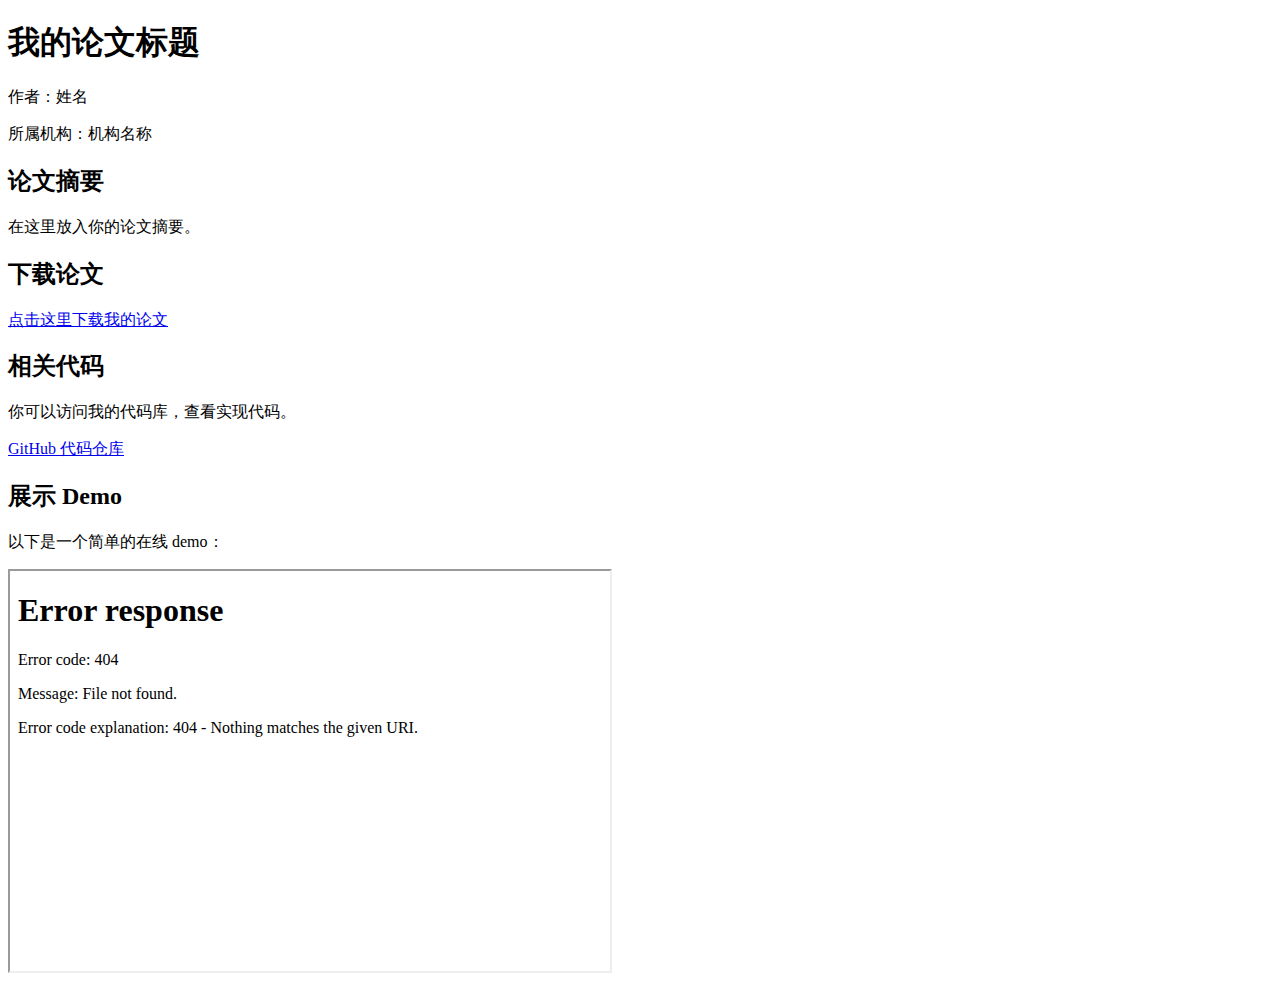
==== index.html @ a25813d8 "Create index.html" ====
<!DOCTYPE html>
<html lang="zh">
<head>
    <meta charset="UTF-8">
    <meta name="viewport" content="width=device-width, initial-scale=1.0">
    <title>论文主页</title>
    <link rel="stylesheet" href="styles.css"> <!-- 引用 CSS 样式 -->
</head>
<body>
    <header>
        <h1>我的论文标题</h1>
        <p>作者：姓名</p>
        <p>所属机构：机构名称</p>
    </header>

    <section>
        <h2>论文摘要</h2>
        <p>在这里放入你的论文摘要。</p>
    </section>

    <section>
        <h2>下载论文</h2>
        <p><a href="paper.pdf" download>点击这里下载我的论文</a></p>
    </section>

    <section>
        <h2>相关代码</h2>
        <p>你可以访问我的代码库，查看实现代码。</p>
        <a href="https://github.com/username/repo">GitHub 代码仓库</a>
    </section>

    <section>
        <h2>展示 Demo</h2>
        <p>以下是一个简单的在线 demo：</p>
        <iframe src="demo.html" width="600" height="400"></iframe>
    </section>
</body>
</html>
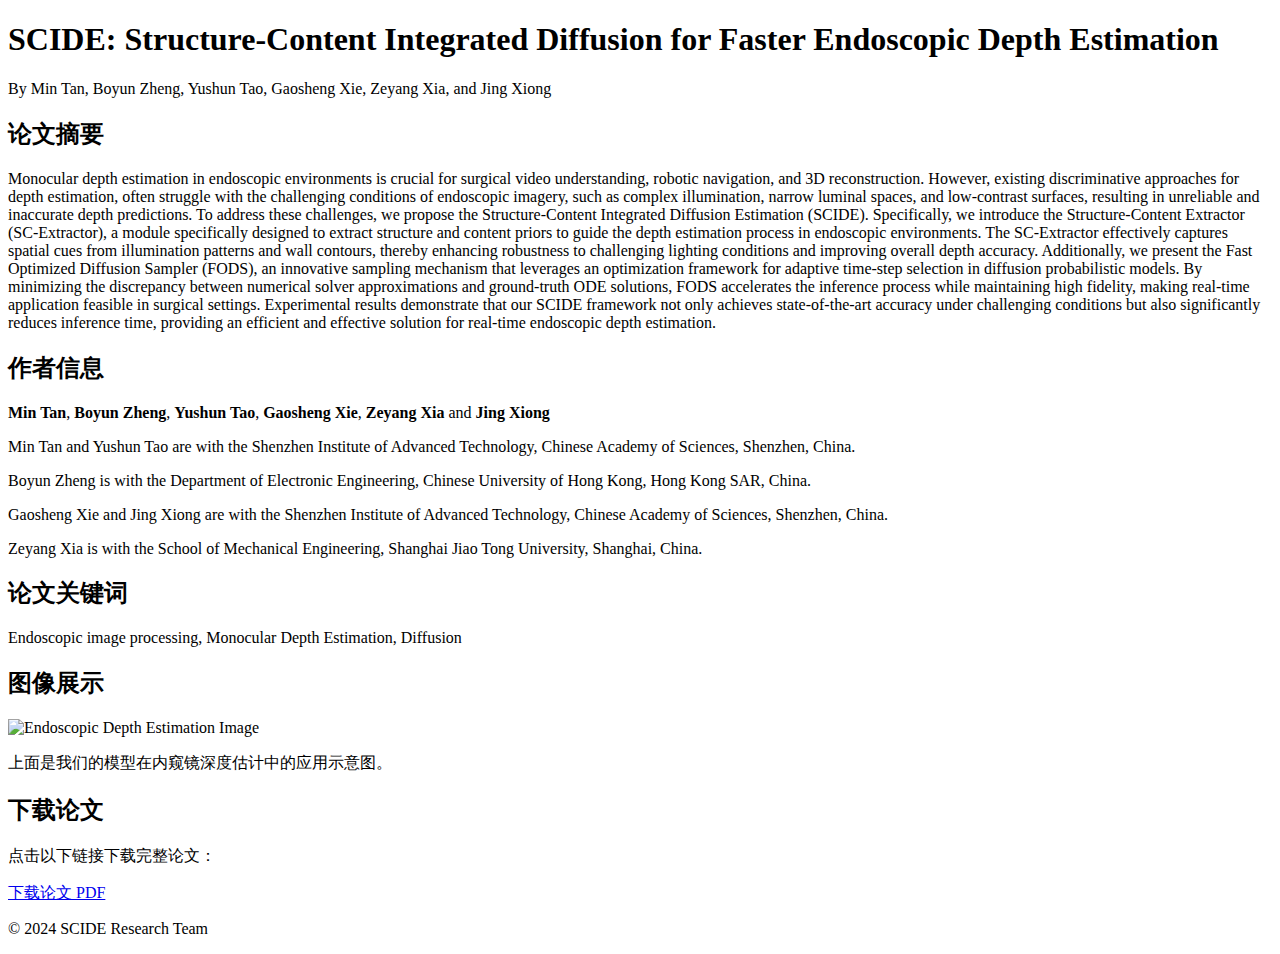
==== commit 09124063: "fist commit" ====
--- a/index.html
+++ b/index.html
@@ -3,36 +3,67 @@
 <head>
     <meta charset="UTF-8">
     <meta name="viewport" content="width=device-width, initial-scale=1.0">
-    <title>论文主页</title>
-    <link rel="stylesheet" href="styles.css"> <!-- 引用 CSS 样式 -->
+    <title>SCIDE: Structure-Content Integrated Diffusion for Faster Endoscopic Depth Estimation</title>
+    <link href="https://fonts.googleapis.com/css2?family=Roboto:wght@400;500;700&display=swap" rel="stylesheet">
 </head>
 <body>
+
+    <!-- Header Section -->
     <header>
-        <h1>我的论文标题</h1>
-        <p>作者：姓名</p>
-        <p>所属机构：机构名称</p>
+        <h1>SCIDE: Structure-Content Integrated Diffusion for Faster Endoscopic Depth Estimation</h1>
+        <p>By Min Tan, Boyun Zheng, Yushun Tao, Gaosheng Xie, Zeyang Xia, and Jing Xiong</p>
     </header>
 
+    <!-- Abstract Section -->
     <section>
-        <h2>论文摘要</h2>
-        <p>在这里放入你的论文摘要。</p>
+        <div class="card">
+            <h2>论文摘要</h2>
+            <p>Monocular depth estimation in endoscopic environments is crucial for surgical video understanding, robotic navigation, and 3D reconstruction. However, existing discriminative approaches for depth estimation, often struggle with the challenging conditions of endoscopic imagery, such as complex illumination, narrow luminal spaces, and low-contrast surfaces, resulting in unreliable and inaccurate depth predictions. To address these challenges, we propose the Structure-Content Integrated Diffusion Estimation (SCIDE). Specifically, we introduce the Structure-Content Extractor (SC-Extractor), a module specifically designed to extract structure and content priors to guide the depth estimation process in endoscopic environments. The SC-Extractor effectively captures spatial cues from illumination patterns and wall contours, thereby enhancing robustness to challenging lighting conditions and improving overall depth accuracy. Additionally, we present the Fast Optimized Diffusion Sampler (FODS), an innovative sampling mechanism that leverages an optimization framework for adaptive time-step selection in diffusion probabilistic models. By minimizing the discrepancy between numerical solver approximations and ground-truth ODE solutions, FODS accelerates the inference process while maintaining high fidelity, making real-time application feasible in surgical settings. Experimental results demonstrate that our SCIDE framework not only achieves state-of-the-art accuracy under challenging conditions but also significantly reduces inference time, providing an efficient and effective solution for real-time endoscopic depth estimation.</p>
+        </div>
     </section>
 
+    <!-- Authors Section -->
     <section>
-        <h2>下载论文</h2>
-        <p><a href="paper.pdf" download>点击这里下载我的论文</a></p>
+        <div class="card">
+            <h2>作者信息</h2>
+            <p><strong>Min Tan</strong>, <strong>Boyun Zheng</strong>, <strong>Yushun Tao</strong>, <strong>Gaosheng Xie</strong>, <strong>Zeyang Xia</strong> and <strong>Jing Xiong</strong></p>
+            <p>Min Tan and Yushun Tao are with the Shenzhen Institute of Advanced Technology, Chinese Academy of Sciences, Shenzhen, China.</p>
+            <p>Boyun Zheng is with the Department of Electronic Engineering, Chinese University of Hong Kong, Hong Kong SAR, China.</p>
+            <p>Gaosheng Xie and Jing Xiong are with the Shenzhen Institute of Advanced Technology, Chinese Academy of Sciences, Shenzhen, China.</p>
+            <p>Zeyang Xia is with the School of Mechanical Engineering, Shanghai Jiao Tong University, Shanghai, China.</p>
+        </div>
     </section>
 
+    <!-- Keywords Section -->
     <section>
-        <h2>相关代码</h2>
-        <p>你可以访问我的代码库，查看实现代码。</p>
-        <a href="https://github.com/username/repo">GitHub 代码仓库</a>
+        <div class="card">
+            <h2>论文关键词</h2>
+            <p>Endoscopic image processing, Monocular Depth Estimation, Diffusion</p>
+        </div>
     </section>
 
+    <!-- Image Section -->
     <section>
-        <h2>展示 Demo</h2>
-        <p>以下是一个简单的在线 demo：</p>
-        <iframe src="demo.html" width="600" height="400"></iframe>
+        <div class="card">
+            <h2>图像展示</h2>
+            <img src="path/to/your/image.jpg" alt="Endoscopic Depth Estimation Image">
+            <p>上面是我们的模型在内窥镜深度估计中的应用示意图。</p>
+        </div>
     </section>
+
+    <!-- Download Section -->
+    <section>
+        <div class="card">
+            <h2>下载论文</h2>
+            <p>点击以下链接下载完整论文：</p>
+            <a href="path/to/your/paper.pdf" download>下载论文 PDF</a>
+        </div>
+    </section>
+
+    <!-- Footer Section -->
+    <footer>
+        <p>© 2024 SCIDE Research Team</p>
+    </footer>
+
 </body>
 </html>
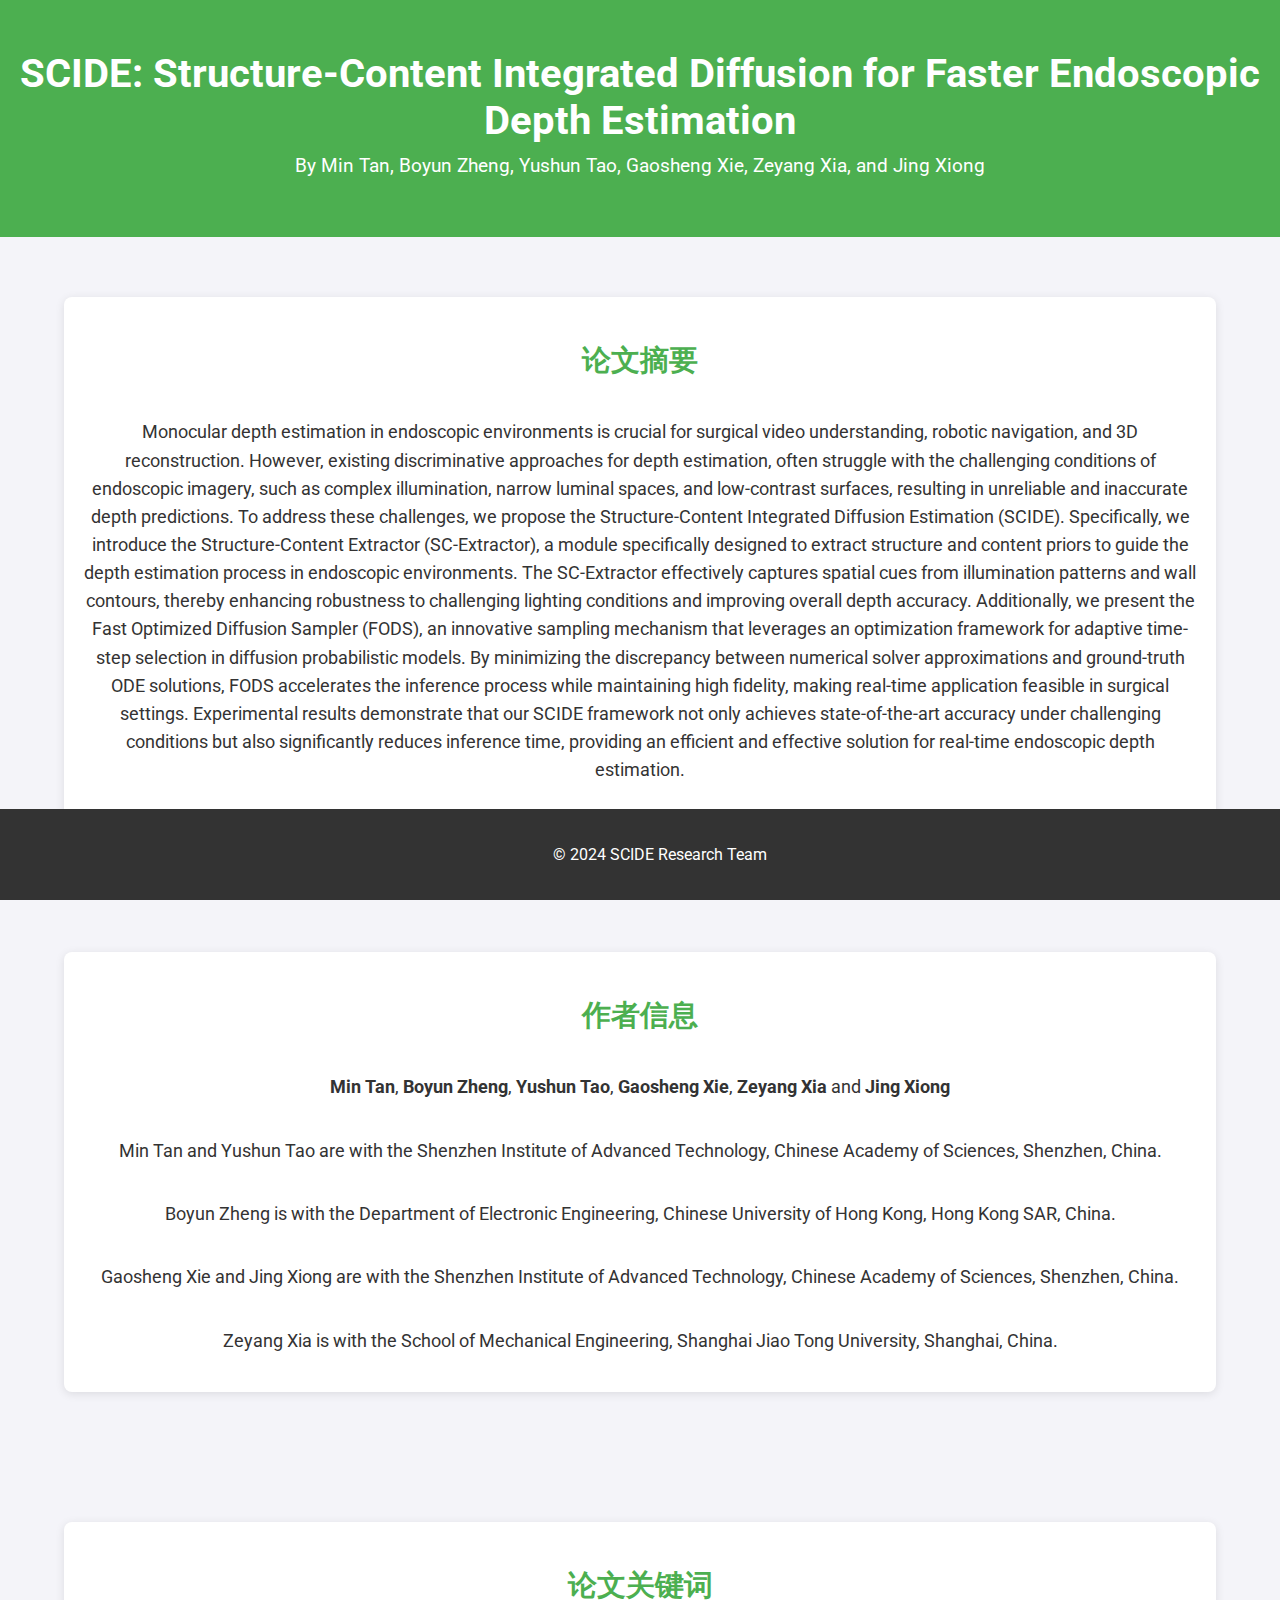
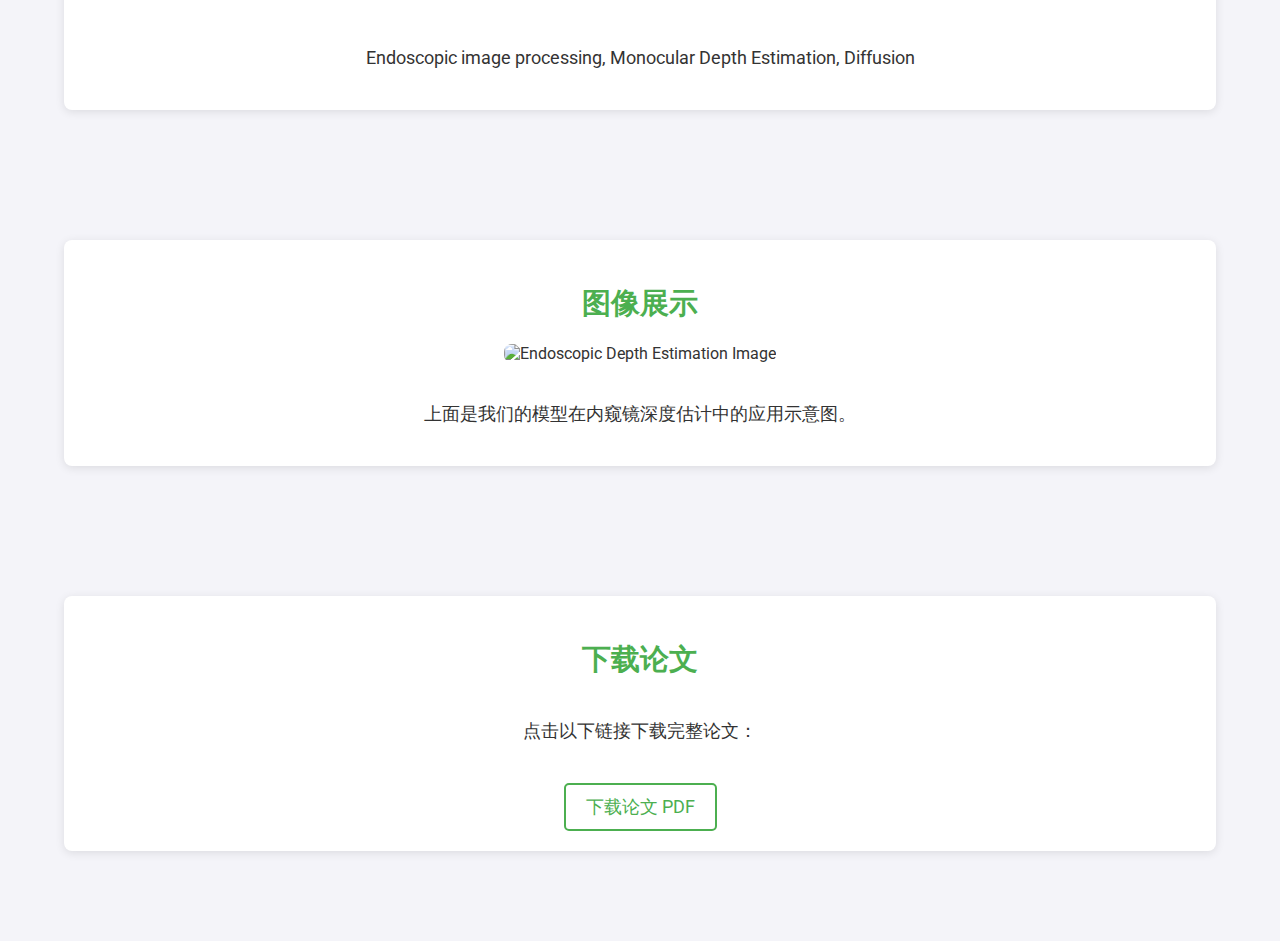
==== commit e3b5cd74: "css" ====
--- a/index.html
+++ b/index.html
@@ -5,6 +5,7 @@
     <meta name="viewport" content="width=device-width, initial-scale=1.0">
     <title>SCIDE: Structure-Content Integrated Diffusion for Faster Endoscopic Depth Estimation</title>
     <link href="https://fonts.googleapis.com/css2?family=Roboto:wght@400;500;700&display=swap" rel="stylesheet">
+    <link rel="stylesheet" href="styles.css"> <!-- 引用 CSS 样式 -->
 </head>
 <body>
 
--- a/styles.css
+++ b/styles.css
@@ -0,0 +1,87 @@
+body {
+    font-family: 'Roboto', sans-serif;
+    background-color: #f4f4f9;
+    margin: 0;
+    padding: 0;
+    color: #333;
+}
+
+header {
+    background-color: #4CAF50;
+    color: white;
+    padding: 50px 20px;
+    text-align: center;
+}
+
+header h1 {
+    font-size: 2.5em;
+    margin: 0;
+}
+
+header p {
+    font-size: 1.2em;
+    margin: 10px 0;
+}
+
+section {
+    padding: 40px 20px;
+    margin: 20px auto;
+    width: 90%;
+    max-width: 1200px;
+}
+
+.card {
+    background: white;
+    box-shadow: 0 2px 10px rgba(0, 0, 0, 0.1);
+    border-radius: 8px;
+    padding: 20px;
+    margin-bottom: 30px;
+    display: flex;
+    flex-direction: column;
+    align-items: center;
+    justify-content: center;
+    text-align: center;
+}
+
+.card img {
+    max-width: 100%;
+    border-radius: 8px;
+    margin-bottom: 20px;
+}
+
+.card h2 {
+    font-size: 1.8em;
+    color: #4CAF50;
+    margin-bottom: 20px;
+}
+
+.card p {
+    font-size: 1.1em;
+    line-height: 1.6;
+}
+
+.card a {
+    display: inline-block;
+    margin-top: 20px;
+    font-size: 1.1em;
+    color: #4CAF50;
+    text-decoration: none;
+    padding: 10px 20px;
+    border: 2px solid #4CAF50;
+    border-radius: 5px;
+}
+
+.card a:hover {
+    background-color: #4CAF50;
+    color: white;
+}
+
+footer {
+    background-color: #333;
+    color: white;
+    text-align: center;
+    padding: 20px;
+    position: absolute;
+    bottom: 0;
+    width: 100%;
+}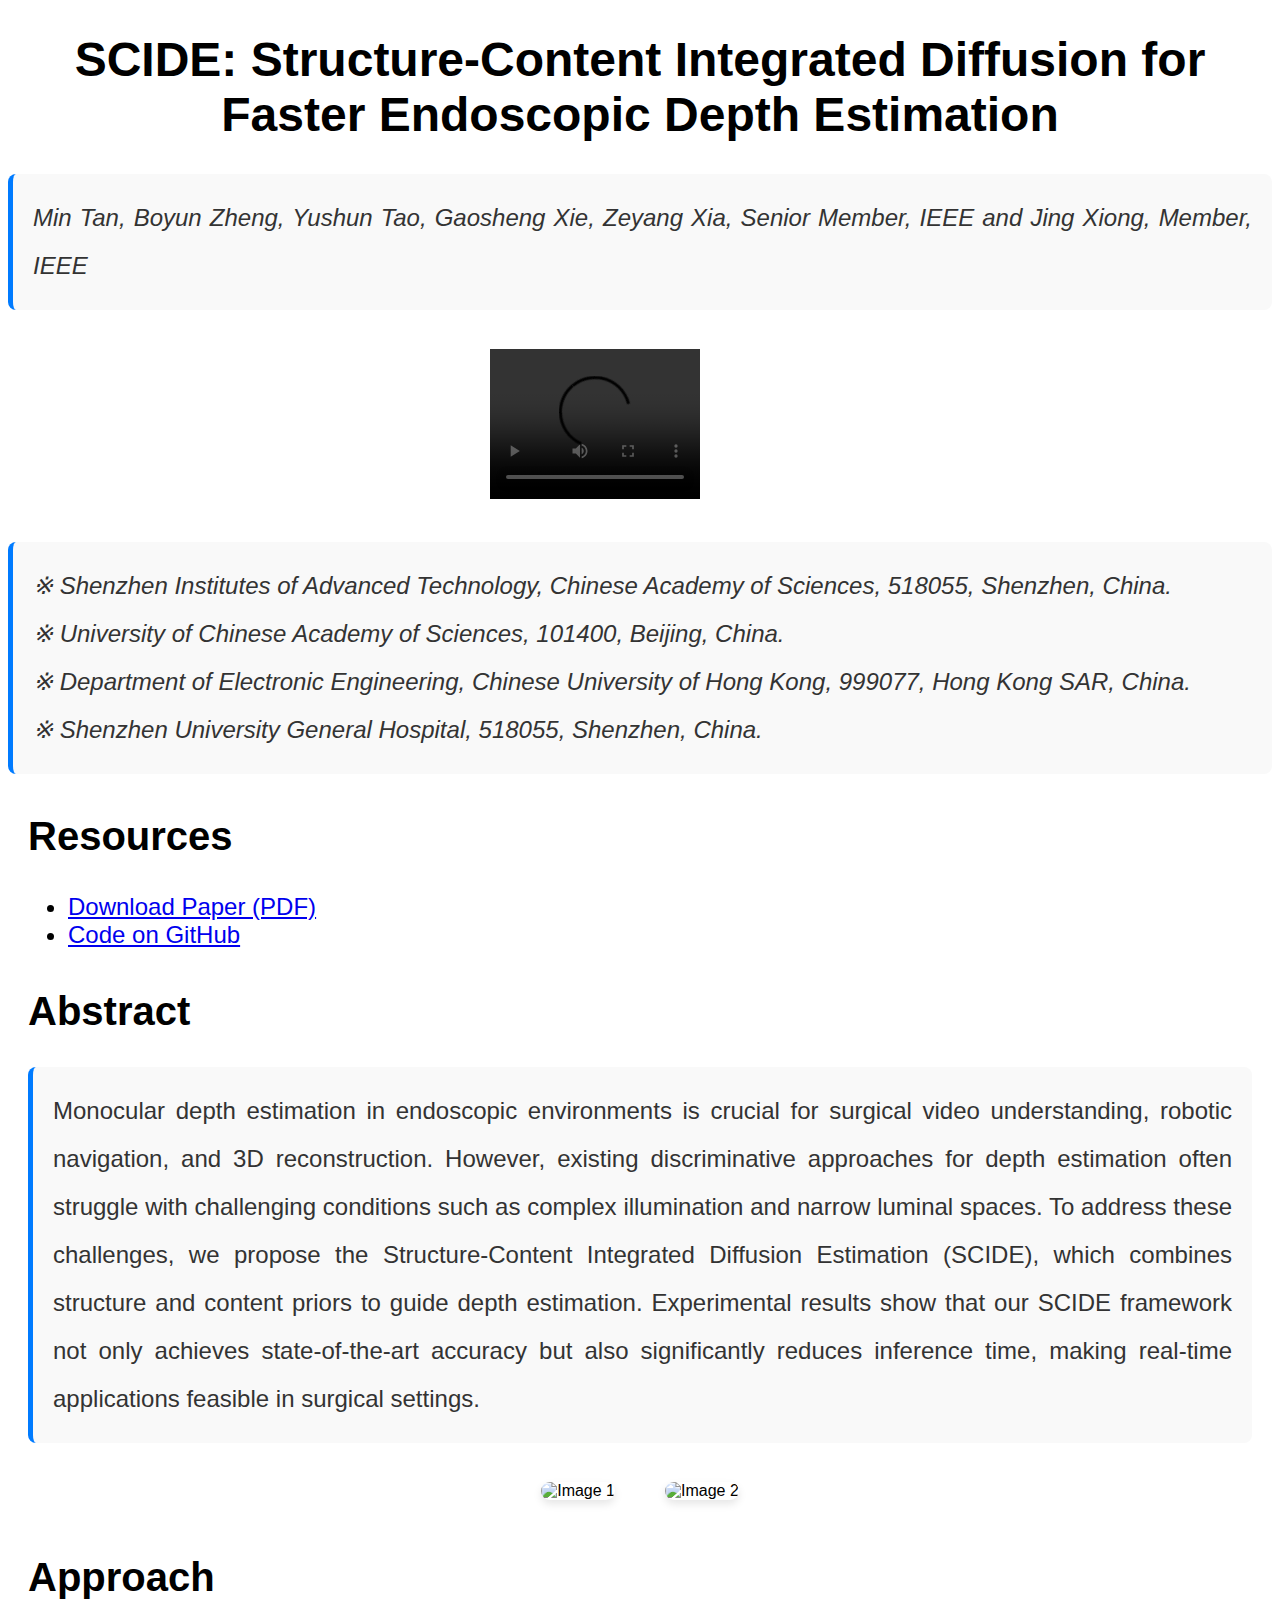
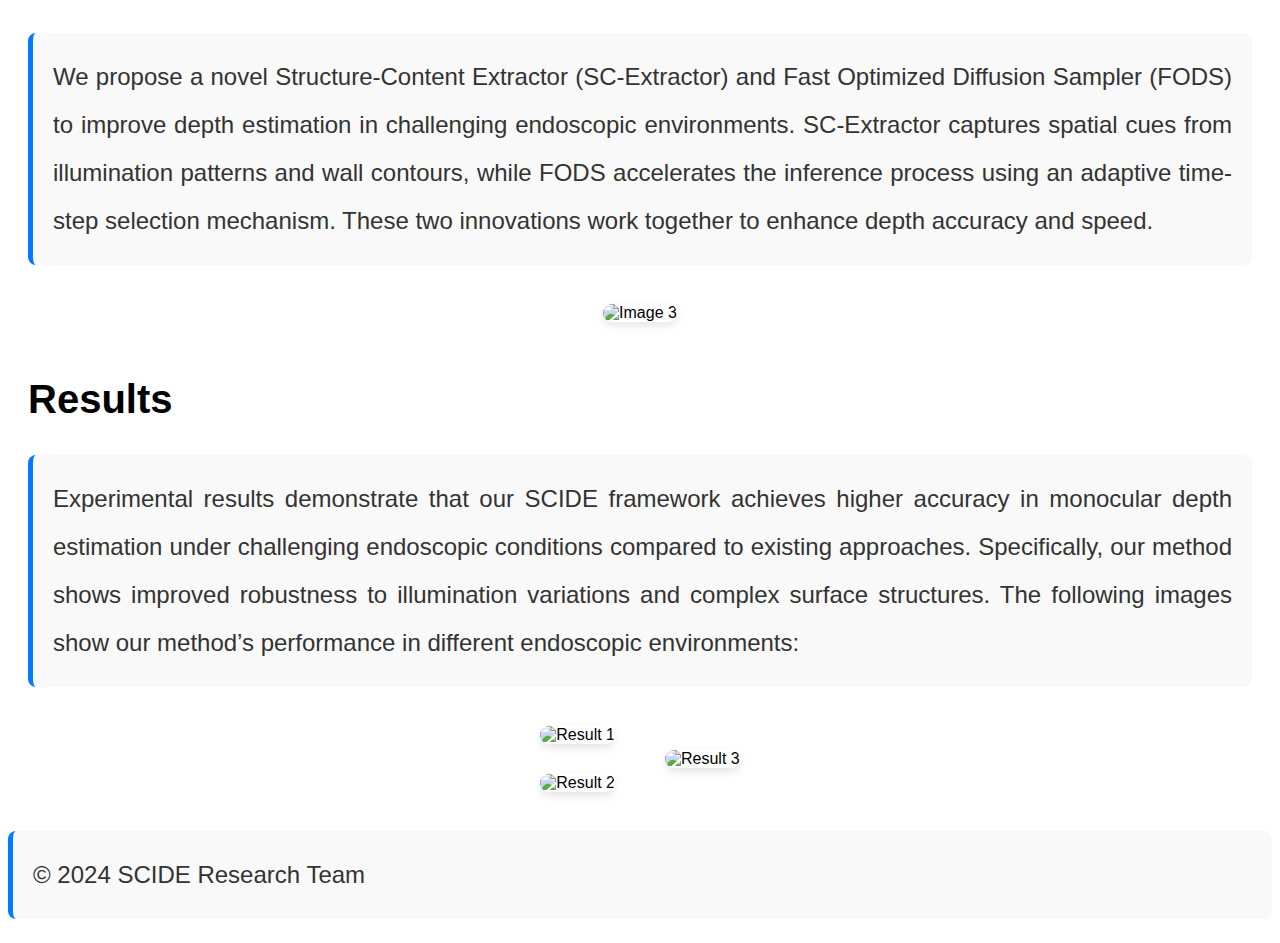
==== commit 03c30afe: "修改了一版" ====
--- a/index.html
+++ b/index.html
@@ -9,57 +9,99 @@
 </head>
 <body>
 
-    <!-- Header Section -->
-    <header>
-        <h1>SCIDE: Structure-Content Integrated Diffusion for Faster Endoscopic Depth Estimation</h1>
-        <p>By Min Tan, Boyun Zheng, Yushun Tao, Gaosheng Xie, Zeyang Xia, and Jing Xiong</p>
-    </header>
+    <div class="container">
+        <!-- Header Section -->
+        <div class="header">
+            <h1>SCIDE: Structure-Content Integrated Diffusion for Faster Endoscopic Depth Estimation</h1>
+            <p><em>Min Tan, Boyun Zheng, Yushun Tao, Gaosheng Xie, Zeyang Xia, Senior Member, IEEE and Jing Xiong, Member, IEEE</em></p>   
+        </div>
 
-    <!-- Abstract Section -->
-    <section>
-        <div class="card">
-            <h2>论文摘要</h2>
-            <p>Monocular depth estimation in endoscopic environments is crucial for surgical video understanding, robotic navigation, and 3D reconstruction. However, existing discriminative approaches for depth estimation, often struggle with the challenging conditions of endoscopic imagery, such as complex illumination, narrow luminal spaces, and low-contrast surfaces, resulting in unreliable and inaccurate depth predictions. To address these challenges, we propose the Structure-Content Integrated Diffusion Estimation (SCIDE). Specifically, we introduce the Structure-Content Extractor (SC-Extractor), a module specifically designed to extract structure and content priors to guide the depth estimation process in endoscopic environments. The SC-Extractor effectively captures spatial cues from illumination patterns and wall contours, thereby enhancing robustness to challenging lighting conditions and improving overall depth accuracy. Additionally, we present the Fast Optimized Diffusion Sampler (FODS), an innovative sampling mechanism that leverages an optimization framework for adaptive time-step selection in diffusion probabilistic models. By minimizing the discrepancy between numerical solver approximations and ground-truth ODE solutions, FODS accelerates the inference process while maintaining high fidelity, making real-time application feasible in surgical settings. Experimental results demonstrate that our SCIDE framework not only achieves state-of-the-art accuracy under challenging conditions but also significantly reduces inference time, providing an efficient and effective solution for real-time endoscopic depth estimation.</p>
+        <!-- Video Section -->
+        <div class="container image-row">
+            <div class="row">
+                <div class="col-md-6 image-container">
+                    <!-- Video player -->
+                    <video width="70%" height="auto" controls>
+                        <source src="/videos/your-video.mp4" type="video/mp4">
+                        Your browser does not support the video tag.
+                    </video>
+                </div>
+            </div>
         </div>
-    </section>
 
-    <!-- Authors Section -->
-    <section>
-        <div class="card">
-            <h2>作者信息</h2>
-            <p><strong>Min Tan</strong>, <strong>Boyun Zheng</strong>, <strong>Yushun Tao</strong>, <strong>Gaosheng Xie</strong>, <strong>Zeyang Xia</strong> and <strong>Jing Xiong</strong></p>
-            <p>Min Tan and Yushun Tao are with the Shenzhen Institute of Advanced Technology, Chinese Academy of Sciences, Shenzhen, China.</p>
-            <p>Boyun Zheng is with the Department of Electronic Engineering, Chinese University of Hong Kong, Hong Kong SAR, China.</p>
-            <p>Gaosheng Xie and Jing Xiong are with the Shenzhen Institute of Advanced Technology, Chinese Academy of Sciences, Shenzhen, China.</p>
-            <p>Zeyang Xia is with the School of Mechanical Engineering, Shanghai Jiao Tong University, Shanghai, China.</p>
+        <p><em>※ Shenzhen Institutes of Advanced Technology, Chinese Academy of Sciences, 518055, Shenzhen, China.<br>※ University of Chinese Academy of Sciences, 101400, Beijing, China.<br>※ Department of Electronic Engineering, Chinese University of Hong Kong, 999077, Hong Kong SAR, China.<br>※ Shenzhen University General Hospital, 518055, Shenzhen, China.</em></p>
+
+        <!-- Resources Section -->
+        <div class="content-section">
+            <h2 class="section-title">Resources</h2>
+            <ul>
+                <li><a href="https://arxiv.org/abs/2409.15688" target="_blank">Download Paper (PDF)</a></li>
+                <li><a href="https://github.com/your-username/your-repository" target="_blank">Code on GitHub</a></li>
+            </ul>
         </div>
-    </section>
 
-    <!-- Keywords Section -->
-    <section>
-        <div class="card">
-            <h2>论文关键词</h2>
-            <p>Endoscopic image processing, Monocular Depth Estimation, Diffusion</p>
+        <!-- Abstract Section -->
+        <div class="content-section">
+            <h2 class="section-title">Abstract</h2>
+            <p>Monocular depth estimation in endoscopic environments is crucial for surgical video understanding, robotic navigation, and 3D reconstruction. However, existing discriminative approaches for depth estimation often struggle with challenging conditions such as complex illumination and narrow luminal spaces. To address these challenges, we propose the Structure-Content Integrated Diffusion Estimation (SCIDE), which combines structure and content priors to guide depth estimation. Experimental results show that our SCIDE framework not only achieves state-of-the-art accuracy but also significantly reduces inference time, making real-time applications feasible in surgical settings.</p>
         </div>
-    </section>
 
-    <!-- Image Section -->
-    <section>
-        <div class="card">
-            <h2>图像展示</h2>
-            <img src="path/to/your/image.jpg" alt="Endoscopic Depth Estimation Image">
-            <p>上面是我们的模型在内窥镜深度估计中的应用示意图。</p>
+        <!-- Image Row Section -->
+        <div class="container image-row">
+            <div class="row">
+                <div class="col-md-6 image-container">
+                    <img src="/images/your-image-1.jpg" class="img-fluid" alt="Image 1">
+                </div>
+            </div>
+            <div class="row">
+                <div class="col-md-6 image-container">
+                    <img src="/images/your-image-2.jpg" class="img-fluid" alt="Image 2">
+                </div>  
+            </div>
         </div>
-    </section>
 
-    <!-- Download Section -->
-    <section>
-        <div class="card">
-            <h2>下载论文</h2>
-            <p>点击以下链接下载完整论文：</p>
-            <a href="path/to/your/paper.pdf" download>下载论文 PDF</a>
+        <!-- Approach Section -->
+        <div class="content-section">
+            <h2 class="section-title">Approach</h2>
+            <p>We propose a novel Structure-Content Extractor (SC-Extractor) and Fast Optimized Diffusion Sampler (FODS) to improve depth estimation in challenging endoscopic environments. SC-Extractor captures spatial cues from illumination patterns and wall contours, while FODS accelerates the inference process using an adaptive time-step selection mechanism. These two innovations work together to enhance depth accuracy and speed.</p>
+            <div class="container image-row">
+                <div class="row">
+                    <div class="col-md-6 image-container">
+                        <img src="/images/your-image-3.jpg" class="img-fluid" alt="Image 3">
+                    </div>
+                </div>
+            </div>
         </div>
-    </section>
+
+        <!-- Results Section -->
+        <div class="content-section">
+            <h2 class="section-title">Results</h2>
+            <p>Experimental results demonstrate that our SCIDE framework achieves higher accuracy in monocular depth estimation under challenging endoscopic conditions compared to existing approaches. Specifically, our method shows improved robustness to illumination variations and complex surface structures. The following images show our method’s performance in different endoscopic environments:</p>
+
+            <!-- Image Grid Section -->
+            <div class="container image-row">
+                <div class="row">
+                    <div class="col-md-6 image-container">
+                        <img src="/images/your-image-4.jpg" class="img-fluid" id="custom-img" alt="Result 1">
+                    </div>
+                    <div class="col-md-6 image-container">
+                        <img src="/images/your-image-5.jpg" class="img-fluid" alt="Result 2">
+                    </div>
+                </div>
+                <div class="row">
+                    <div class="col-md-6 image-container">
+                        <img src="/images/your-image-6.jpg" class="img-fluid" alt="Result 3">
+                    </div>
+                </div>
+            </div>
+        </div>
+    </div>
+
+    <!-- Scripts -->
+    <script src="https://code.jquery.com/jquery-3.5.1.slim.min.js"></script>
+    <script src="https://cdn.jsdelivr.net/npm/@popperjs/core@2.6.0/dist/umd/popper.min.js"></script>
+    <script src="https://stackpath.bootstrapcdn.com/bootstrap/4.5.2/js/bootstrap.min.js"></script>
+
 
     <!-- Footer Section -->
     <footer>
--- a/styles.css
+++ b/styles.css
@@ -1,87 +1,80 @@
 body {
-    font-family: 'Roboto', sans-serif;
-    background-color: #f4f4f9;
-    margin: 0;
-    padding: 0;
-    color: #333;
+    font-family: Arial, sans-serif;
 }
 
-header {
-    background-color: #4CAF50;
-    color: white;
-    padding: 50px 20px;
+.header {
     text-align: center;
+    margin: 20px 0;
 }
 
-header h1 {
-    font-size: 2.5em;
-    margin: 0;
+.content-section {
+    margin: 20px;
 }
 
-header p {
-    font-size: 1.2em;
-    margin: 10px 0;
+.content-section img {
+    max-width: 100%;
+    height: auto;
 }
 
-section {
-    padding: 40px 20px;
-    margin: 20px auto;
-    width: 90%;
-    max-width: 1200px;
+.section-title {
+    margin-top: 40px;
+    font-weight: bold;
 }
 
-.card {
-    background: white;
-    box-shadow: 0 2px 10px rgba(0, 0, 0, 0.1);
-    border-radius: 8px;
-    padding: 20px;
-    margin-bottom: 30px;
-    display: flex;
-    flex-direction: column;
-    align-items: center;
-    justify-content: center;
-    text-align: center;
+.image-container {
+    padding: 15px;
 }
 
-.card img {
-    max-width: 100%;
-    border-radius: 8px;
-    margin-bottom: 20px;
+.image-container img {
+    border-radius: 10px; /* Adds rounded corners to images */
+    box-shadow: 0 4px 8px rgba(0, 0, 0, 0.1); /* Adds a subtle shadow */
 }
 
-.card h2 {
-    font-size: 1.8em;
-    color: #4CAF50;
-    margin-bottom: 20px;
+.image-row {
+    display: flex;
+    justify-content: center;
+    align-items: center;
+    gap: 20px; /* Adds space between the images */
+    margin-top: 20px;
 }
 
-.card p {
-    font-size: 1.1em;
-    line-height: 1.6;
+.image-row img {
+    max-width: 100%; /* Ensures images are responsive */
+    height: 500px; /* Maintains aspect ratio */
+    width: auto; /* Sets a fixed width for all images */
+    border-radius: 10px; /* Adds rounded corners */
+    box-shadow: 0 4px 8px rgba(0, 0, 0, 0.1); /* Adds a subtle shadow */
 }
 
-.card a {
-    display: inline-block;
-    margin-top: 20px;
-    font-size: 1.1em;
-    color: #4CAF50;
-    text-decoration: none;
-    padding: 10px 20px;
-    border: 2px solid #4CAF50;
-    border-radius: 5px;
+h1 {
+    font-size: 3em;
 }
 
-.card a:hover {
-    background-color: #4CAF50;
-    color: white;
+h2 {
+    font-size: 2.5em;
 }
 
-footer {
-    background-color: #333;
-    color: white;
-    text-align: center;
+p {
+    font-size: 24px;
+    line-height: 2;
+    color: #333;
+    text-align: justify;
     padding: 20px;
-    position: absolute;
-    bottom: 0;
-    width: 100%;
+    background-color: #f9f9f9;
+    border-left: 5px solid #007BFF;
+    border-radius: 8px;
+}
+
+li {
+    font-size: 24px;
+}
+
+#custom-img {
+    height: 300px;
+    width: auto;
+}
+
+#result-img {
+    height: 300px;
+    width: auto;
 }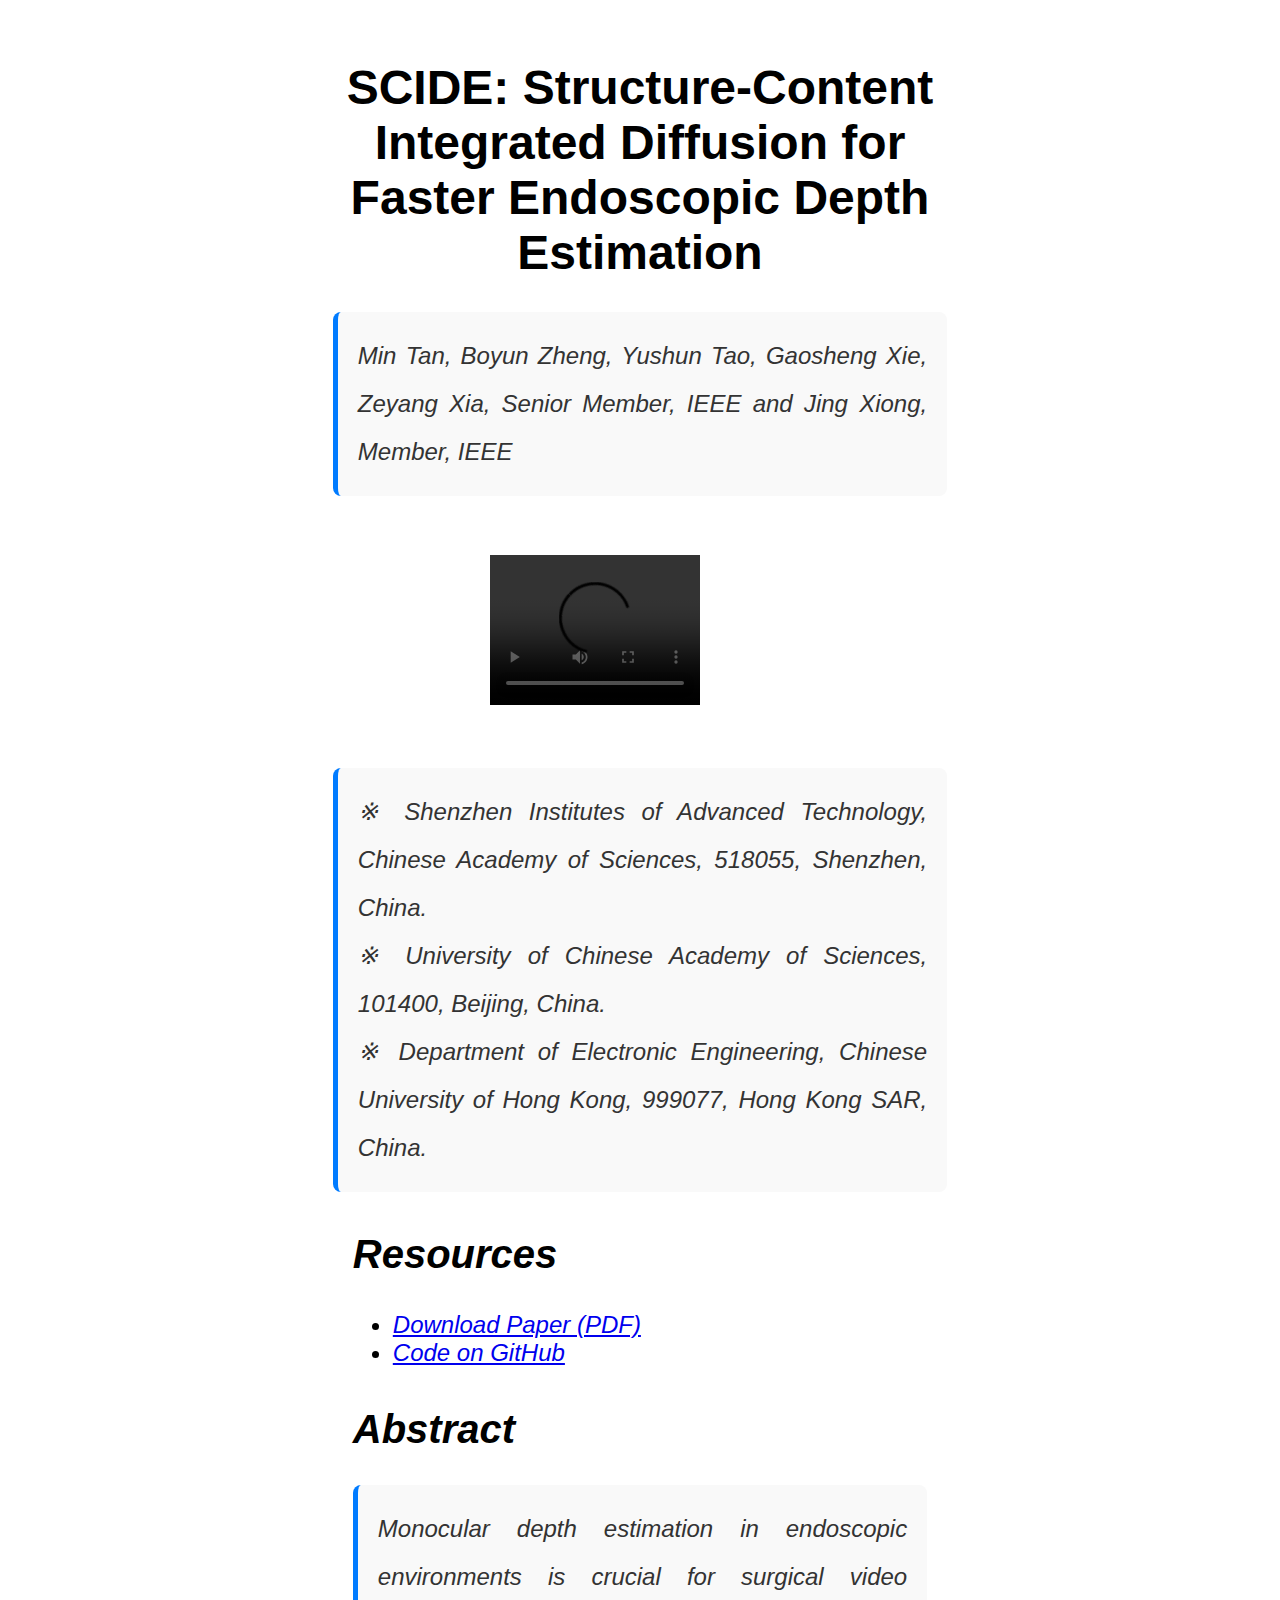
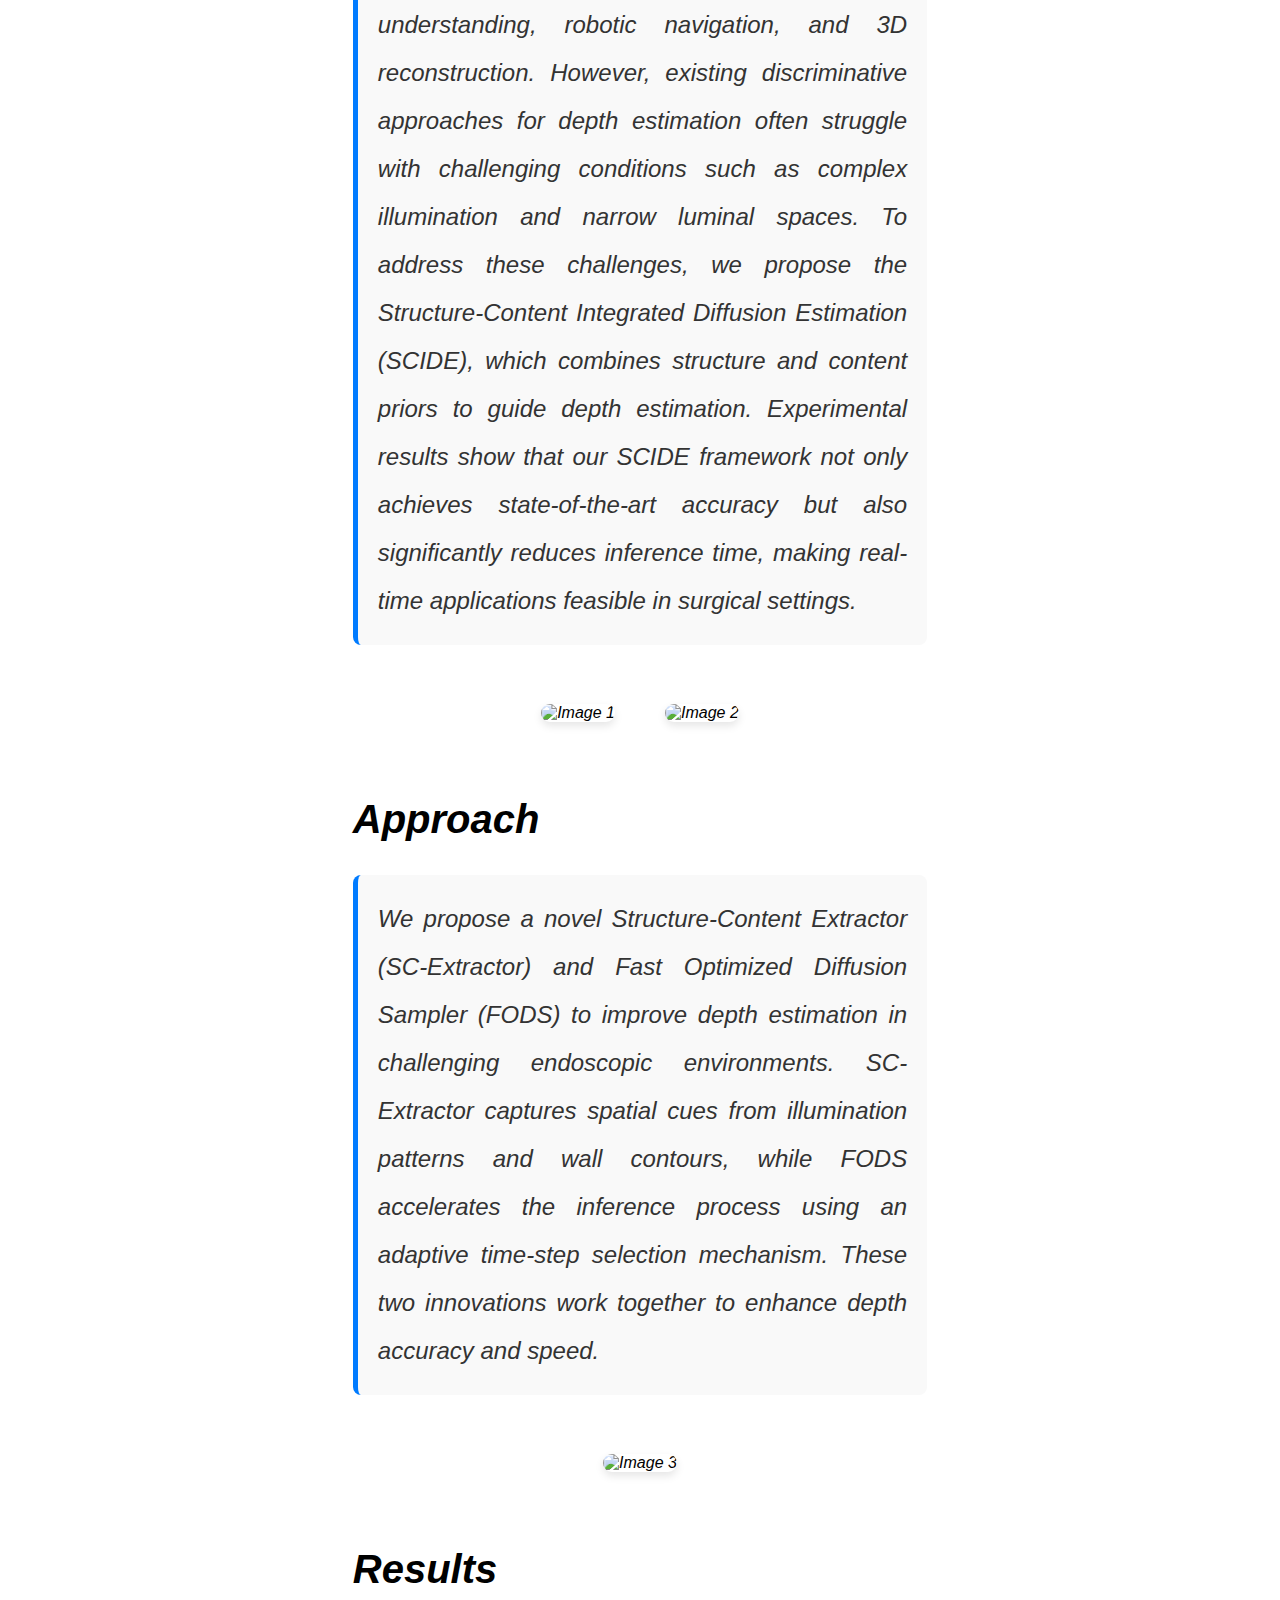
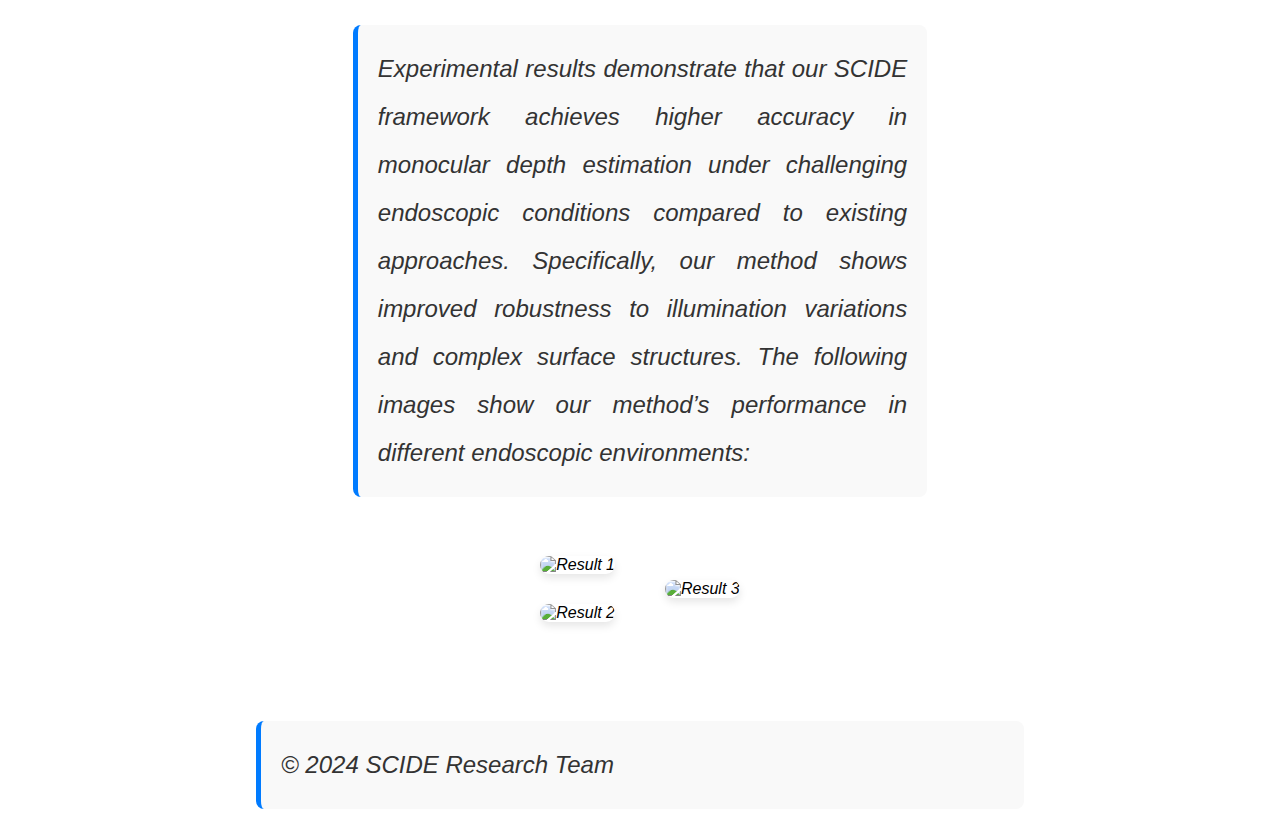
==== commit b53566f1: "留出两边的边距" ====
--- a/index.html
+++ b/index.html
@@ -29,7 +29,7 @@
             </div>
         </div>
 
-        <p><em>※ Shenzhen Institutes of Advanced Technology, Chinese Academy of Sciences, 518055, Shenzhen, China.<br>※ University of Chinese Academy of Sciences, 101400, Beijing, China.<br>※ Department of Electronic Engineering, Chinese University of Hong Kong, 999077, Hong Kong SAR, China.<br>※ Shenzhen University General Hospital, 518055, Shenzhen, China.</em></p>
+        <p><em>※ Shenzhen Institutes of Advanced Technology, Chinese Academy of Sciences, 518055, Shenzhen, China.<br>※ University of Chinese Academy of Sciences, 101400, Beijing, China.<br>※ Department of Electronic Engineering, Chinese University of Hong Kong, 999077, Hong Kong SAR, China.<br></p>
 
         <!-- Resources Section -->
         <div class="content-section">
--- a/styles.css
+++ b/styles.css
@@ -1,7 +1,16 @@
 body {
     font-family: Arial, sans-serif;
+    margin-left: 20%;  /* 左侧留出20% */
+    margin-right: 20%; /* 右侧留出20% */
+    padding: 0;        /* 清除默认的内边距 */
 }
 
+/* Optional: Limit max-width to ensure readability on large screens */
+.container {
+    max-width: 80%; /* 最大宽度设置为80% */
+    margin: 0 auto; /* 居中容器 */
+    padding: 20px;   /* 为容器添加内边距（可选） */
+}
 .header {
     text-align: center;
     margin: 20px 0;
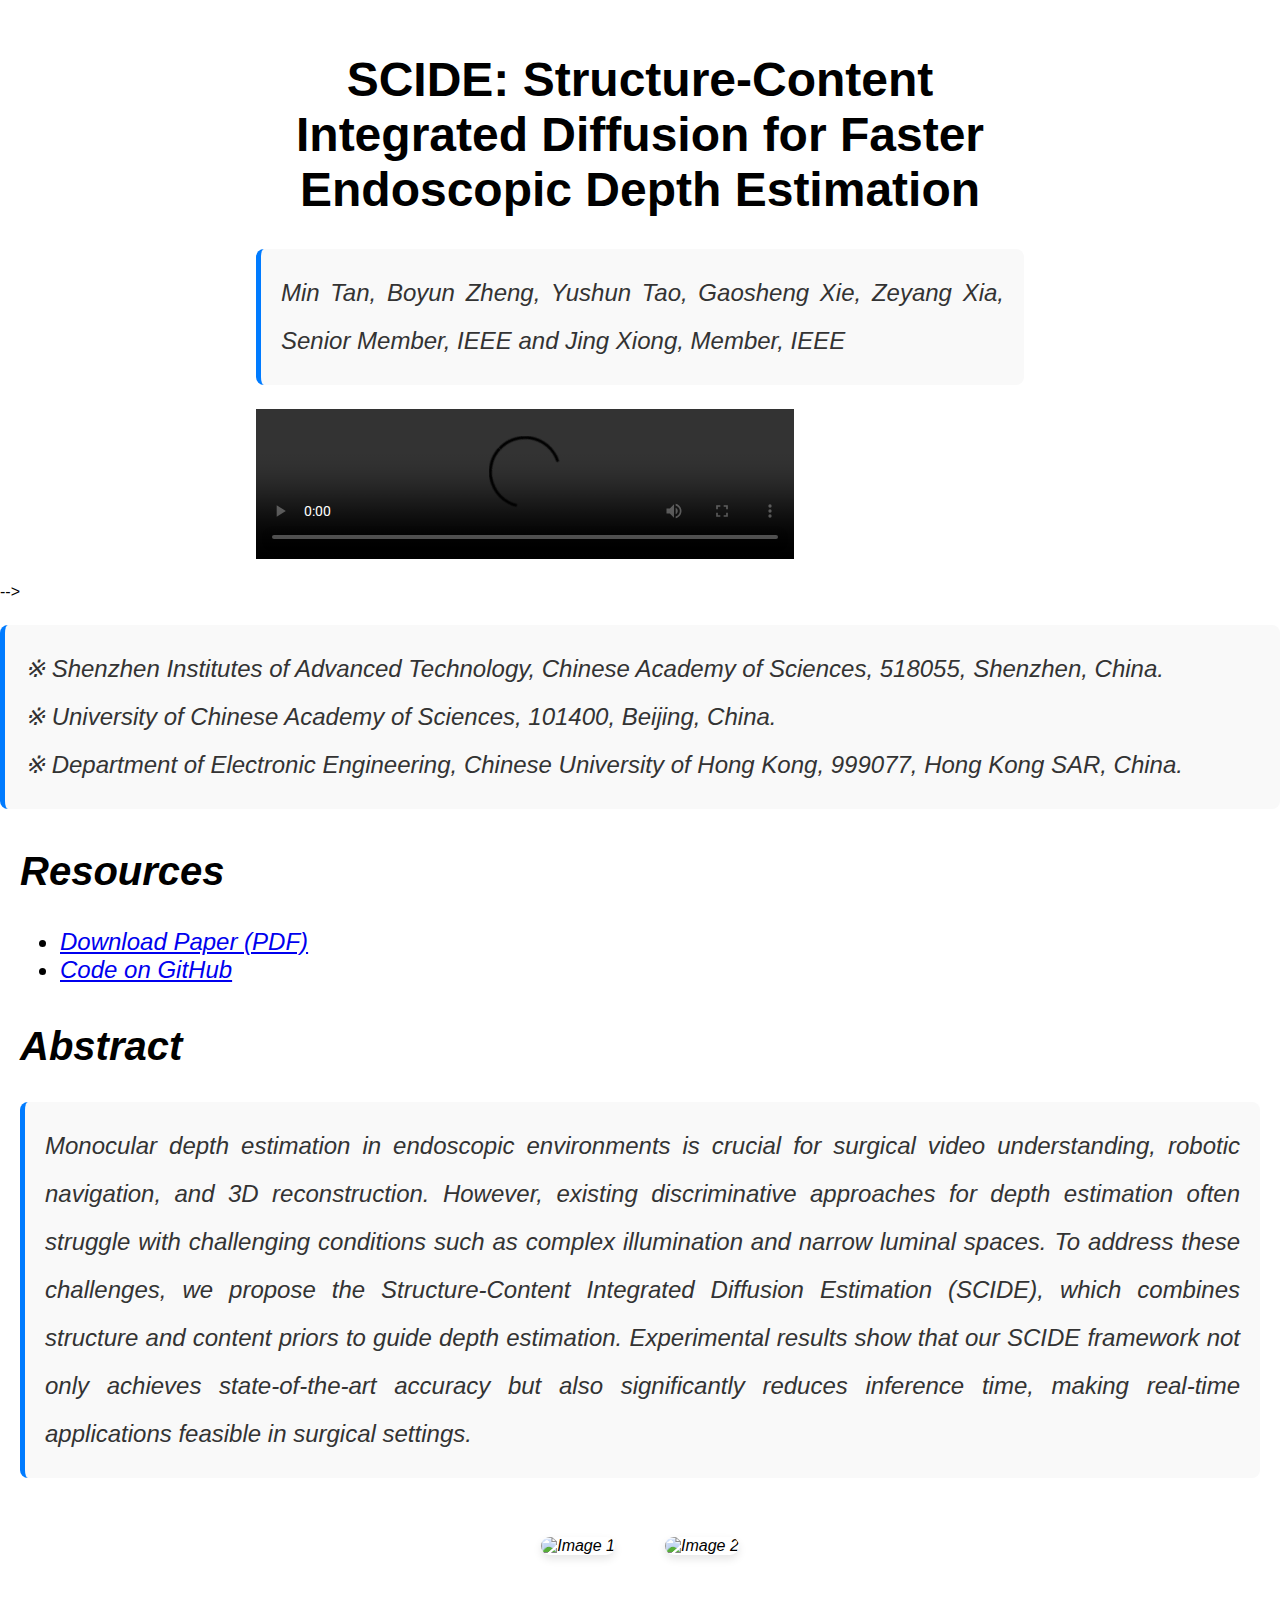
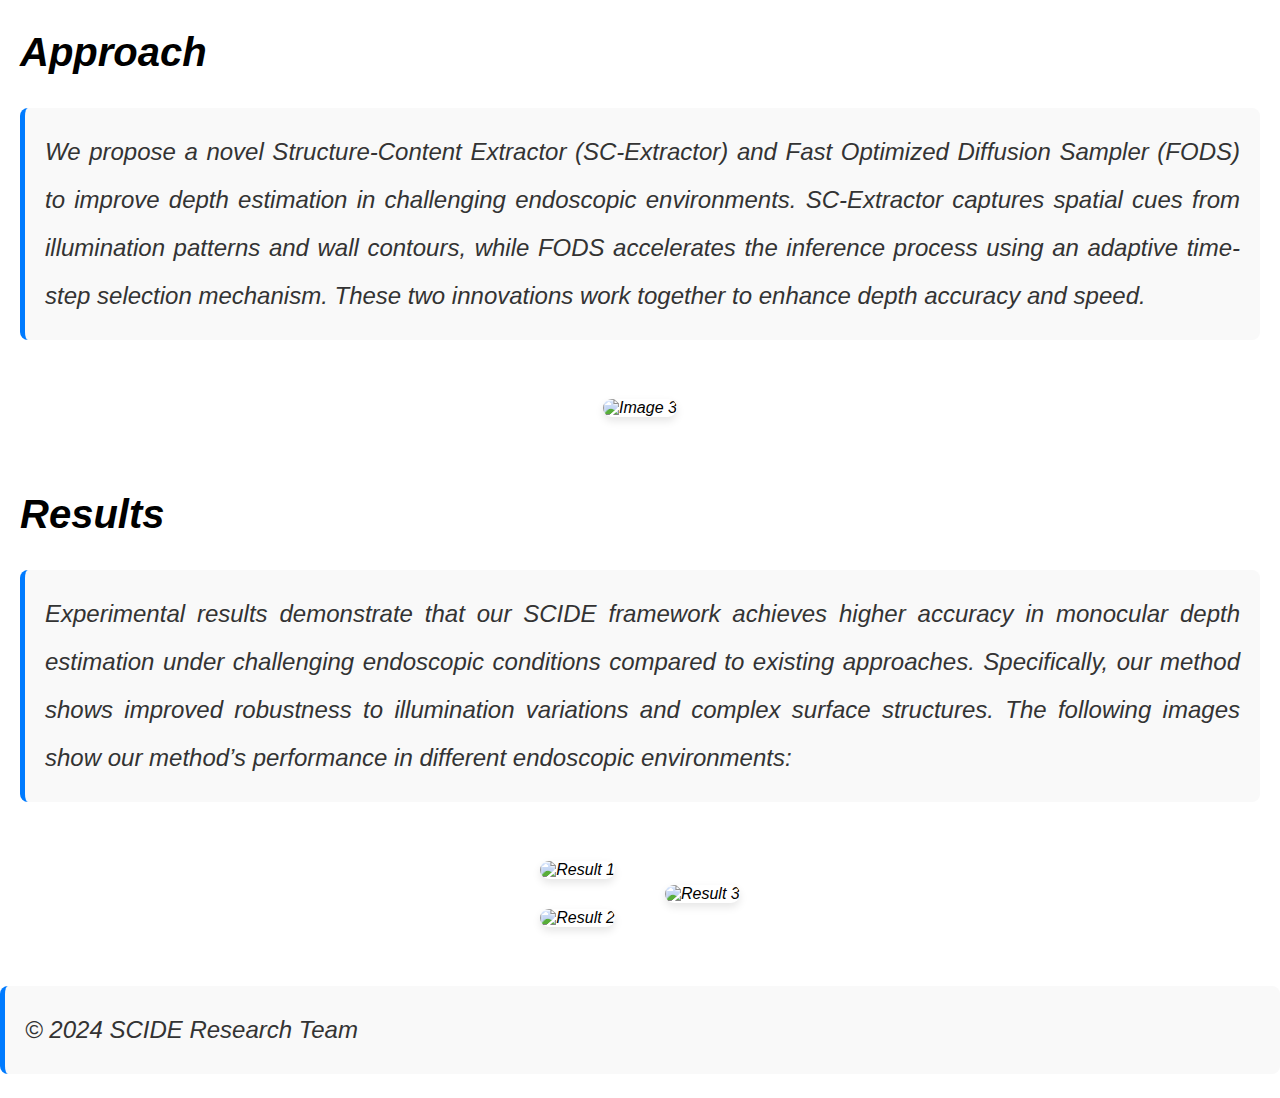
==== commit b005673f: "提交图像" ====
--- a/index.html
+++ b/index.html
@@ -17,7 +17,7 @@
         </div>
 
         <!-- Video Section -->
-        <div class="container image-row">
+        <!-- <div class="container image-row">
             <div class="row">
                 <div class="col-md-6 image-container">
                     <!-- Video player -->
@@ -27,7 +27,7 @@
                     </video>
                 </div>
             </div>
-        </div>
+        </div> -->
 
         <p><em>※ Shenzhen Institutes of Advanced Technology, Chinese Academy of Sciences, 518055, Shenzhen, China.<br>※ University of Chinese Academy of Sciences, 101400, Beijing, China.<br>※ Department of Electronic Engineering, Chinese University of Hong Kong, 999077, Hong Kong SAR, China.<br></p>
 
@@ -50,12 +50,12 @@
         <div class="container image-row">
             <div class="row">
                 <div class="col-md-6 image-container">
-                    <img src="/images/your-image-1.jpg" class="img-fluid" alt="Image 1">
+                    <img src="images/image-1.jpg" class="img-fluid" alt="Image 1">
                 </div>
             </div>
             <div class="row">
                 <div class="col-md-6 image-container">
-                    <img src="/images/your-image-2.jpg" class="img-fluid" alt="Image 2">
+                    <img src="images/image-2.jpg" class="img-fluid" alt="Image 2">
                 </div>  
             </div>
         </div>
@@ -67,7 +67,7 @@
             <div class="container image-row">
                 <div class="row">
                     <div class="col-md-6 image-container">
-                        <img src="/images/your-image-3.jpg" class="img-fluid" alt="Image 3">
+                        <img src="images/image-3.jpg" class="img-fluid" alt="Image 3">
                     </div>
                 </div>
             </div>
@@ -82,15 +82,15 @@
             <div class="container image-row">
                 <div class="row">
                     <div class="col-md-6 image-container">
-                        <img src="/images/your-image-4.jpg" class="img-fluid" id="custom-img" alt="Result 1">
+                        <img src="images/image-4.jpg" class="img-fluid" id="custom-img" alt="Result 1">
                     </div>
                     <div class="col-md-6 image-container">
-                        <img src="/images/your-image-5.jpg" class="img-fluid" alt="Result 2">
+                        <img src="images/image-5.jpg" class="img-fluid" alt="Result 2">
                     </div>
                 </div>
                 <div class="row">
                     <div class="col-md-6 image-container">
-                        <img src="/images/your-image-6.jpg" class="img-fluid" alt="Result 3">
+                        <img src="images/image-6.jpg" class="img-fluid" alt="Result 3">
                     </div>
                 </div>
             </div>
--- a/styles.css
+++ b/styles.css
@@ -1,15 +1,17 @@
 body {
     font-family: Arial, sans-serif;
-    margin-left: 20%;  /* 左侧留出20% */
-    margin-right: 20%; /* 右侧留出20% */
+    /*margin-left: 20%;  /* 左侧留出20% */
+    /*margin-right: 20%; /* 右侧留出20% */
     padding: 0;        /* 清除默认的内边距 */
+    margin: 0;
 }
 
 /* Optional: Limit max-width to ensure readability on large screens */
 .container {
-    max-width: 80%; /* 最大宽度设置为80% */
+    width: 80%; /* 最大宽度设置为80% */
     margin: 0 auto; /* 居中容器 */
     padding: 20px;   /* 为容器添加内边距（可选） */
+    width: 60%; /* 设置容器宽度为 60%，留出左右 20% 空白 */
 }
 .header {
     text-align: center;
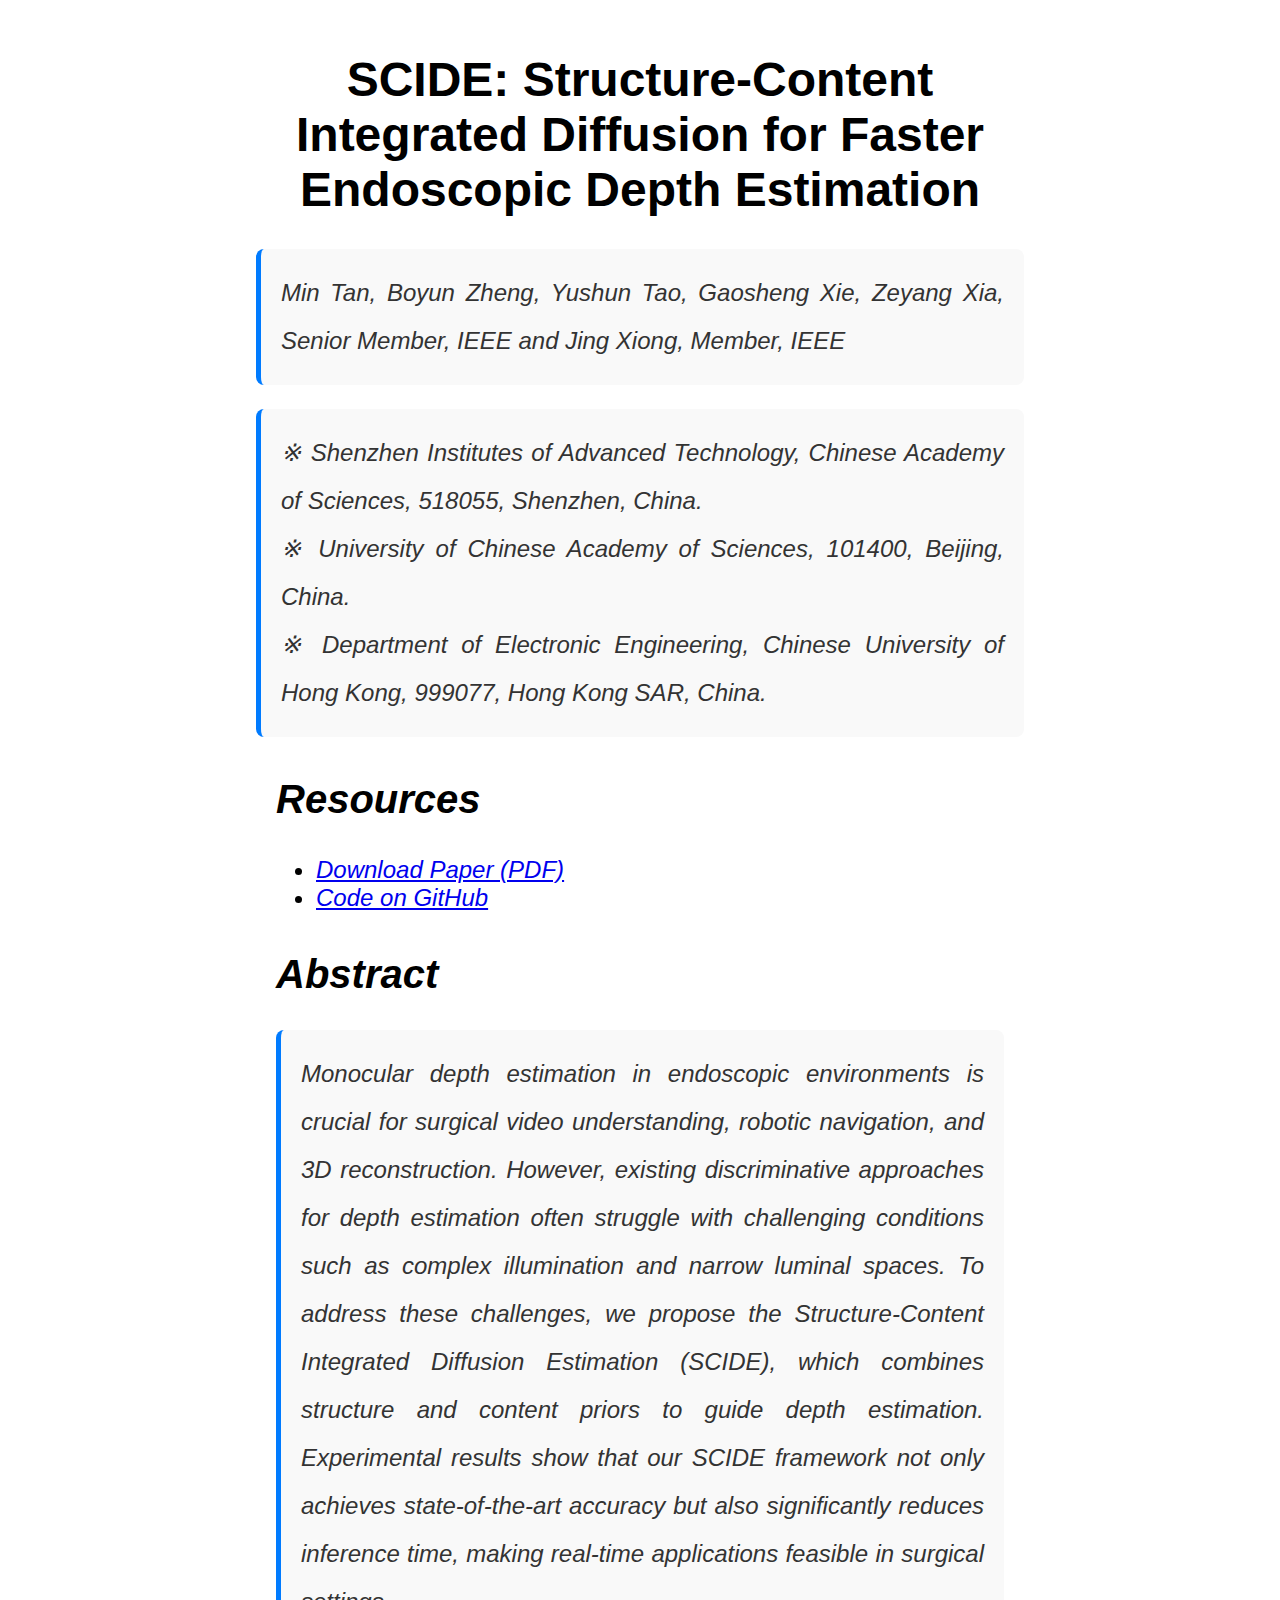
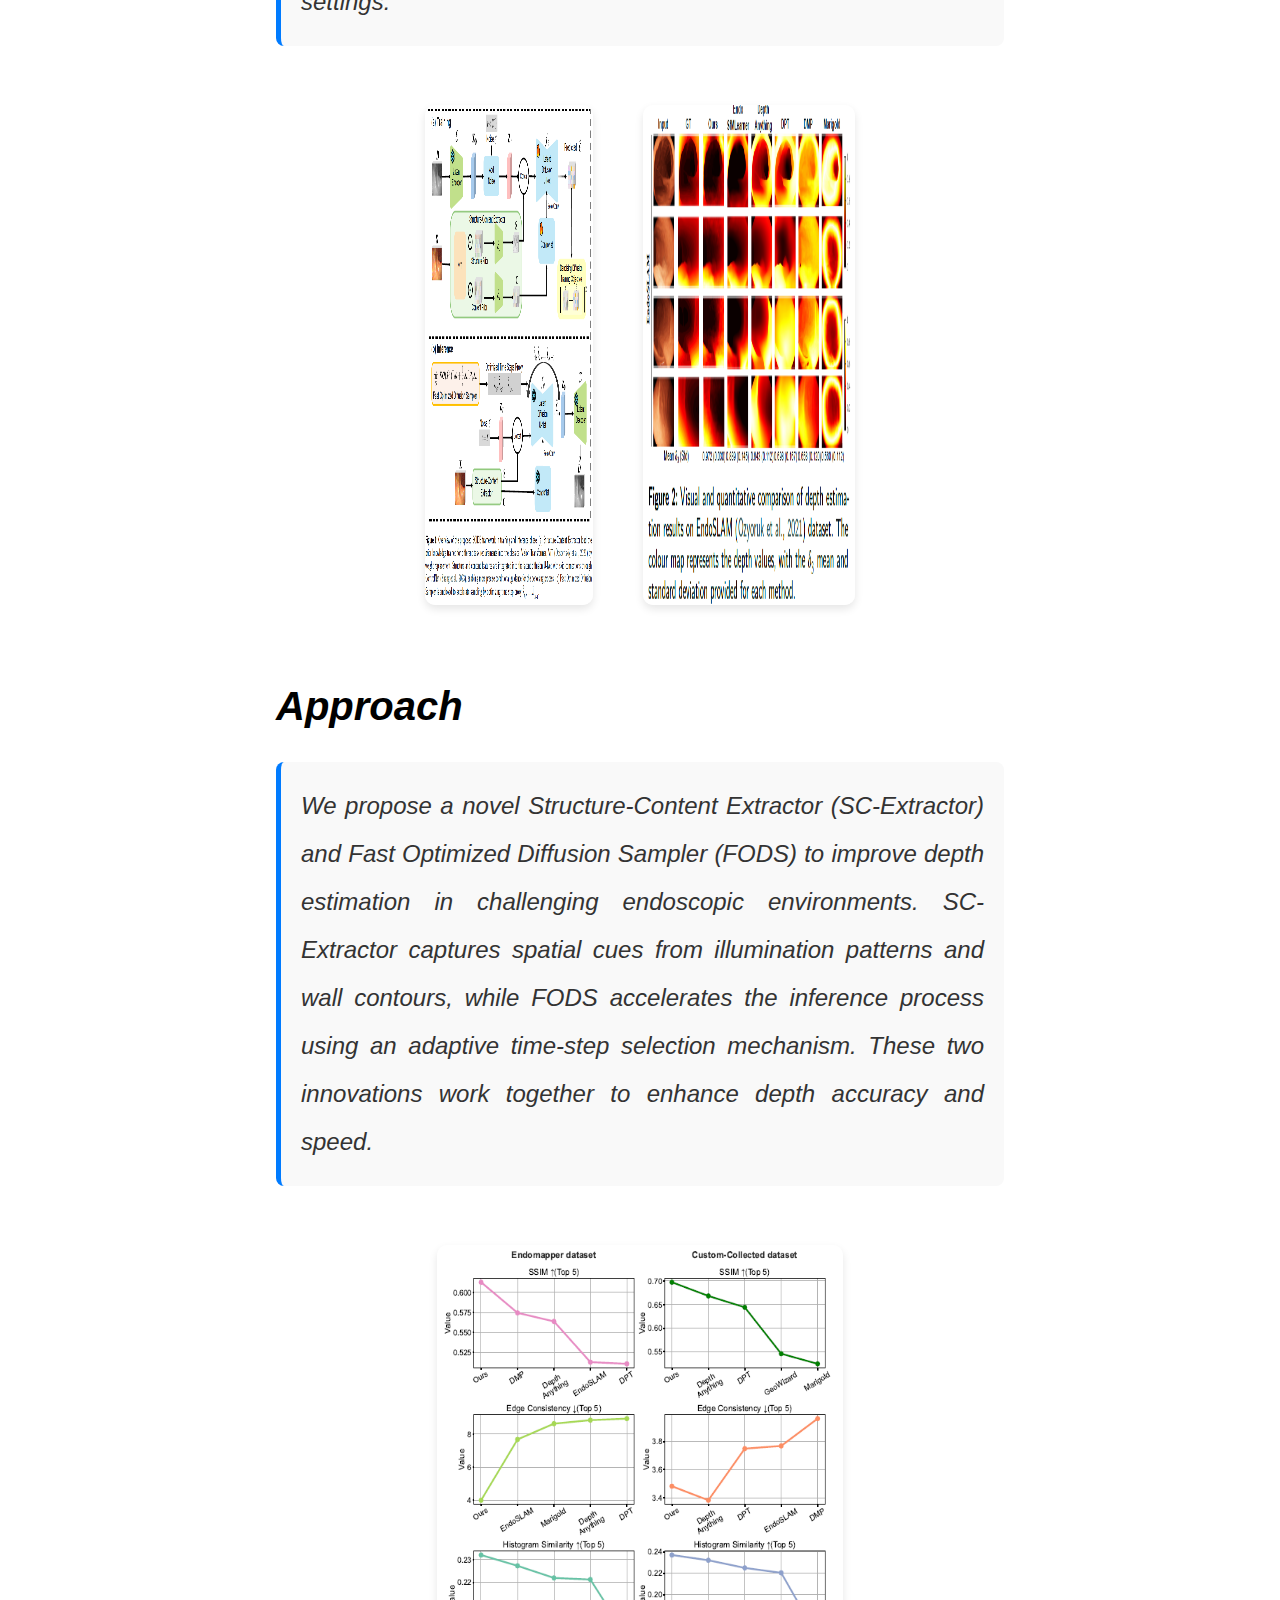
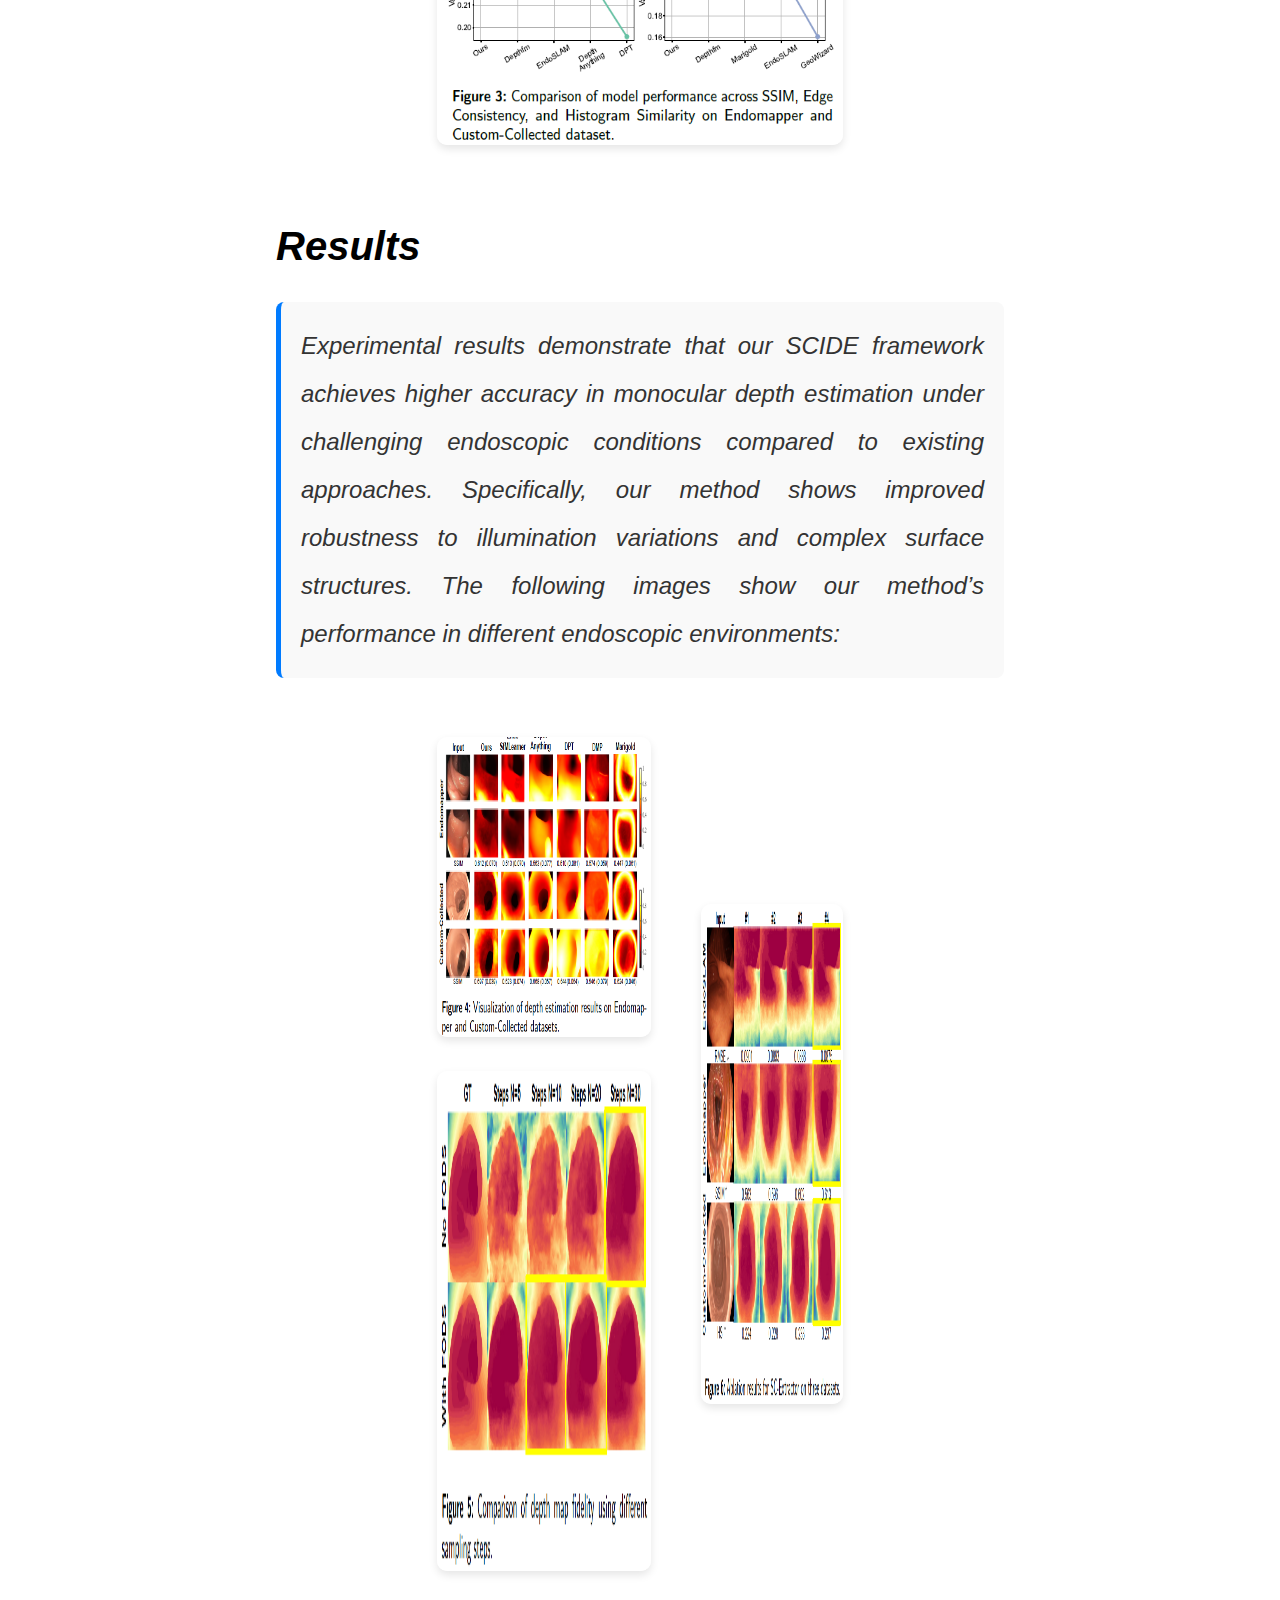
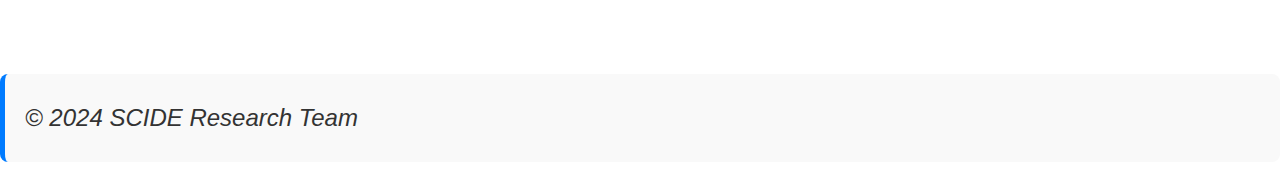
==== commit 9f10cd0c: "None" ====
--- a/index.html
+++ b/index.html
@@ -21,7 +21,7 @@
             <div class="row">
                 <div class="col-md-6 image-container">
                     <!-- Video player -->
-                    <video width="70%" height="auto" controls>
+                    <!-- <video width="70%" height="auto" controls>
                         <source src="/videos/your-video.mp4" type="video/mp4">
                         Your browser does not support the video tag.
                     </video>
@@ -50,12 +50,12 @@
         <div class="container image-row">
             <div class="row">
                 <div class="col-md-6 image-container">
-                    <img src="images/image-1.jpg" class="img-fluid" alt="Image 1">
+                    <img src="images/image-1.png" class="img-fluid" alt="Image 1">
                 </div>
             </div>
             <div class="row">
                 <div class="col-md-6 image-container">
-                    <img src="images/image-2.jpg" class="img-fluid" alt="Image 2">
+                    <img src="images/image-2.png" class="img-fluid" alt="Image 2">
                 </div>  
             </div>
         </div>
@@ -67,7 +67,7 @@
             <div class="container image-row">
                 <div class="row">
                     <div class="col-md-6 image-container">
-                        <img src="images/image-3.jpg" class="img-fluid" alt="Image 3">
+                        <img src="images/image-3.png" class="img-fluid" alt="Image 3">
                     </div>
                 </div>
             </div>
@@ -82,15 +82,15 @@
             <div class="container image-row">
                 <div class="row">
                     <div class="col-md-6 image-container">
-                        <img src="images/image-4.jpg" class="img-fluid" id="custom-img" alt="Result 1">
+                        <img src="images/image-4.png" class="img-fluid" id="custom-img" alt="Result 1">
                     </div>
                     <div class="col-md-6 image-container">
-                        <img src="images/image-5.jpg" class="img-fluid" alt="Result 2">
+                        <img src="images/image-5.png" class="img-fluid" alt="Result 2">
                     </div>
                 </div>
                 <div class="row">
                     <div class="col-md-6 image-container">
-                        <img src="images/image-6.jpg" class="img-fluid" alt="Result 3">
+                        <img src="images/image-6.png" class="img-fluid" alt="Result 3">
                     </div>
                 </div>
             </div>
